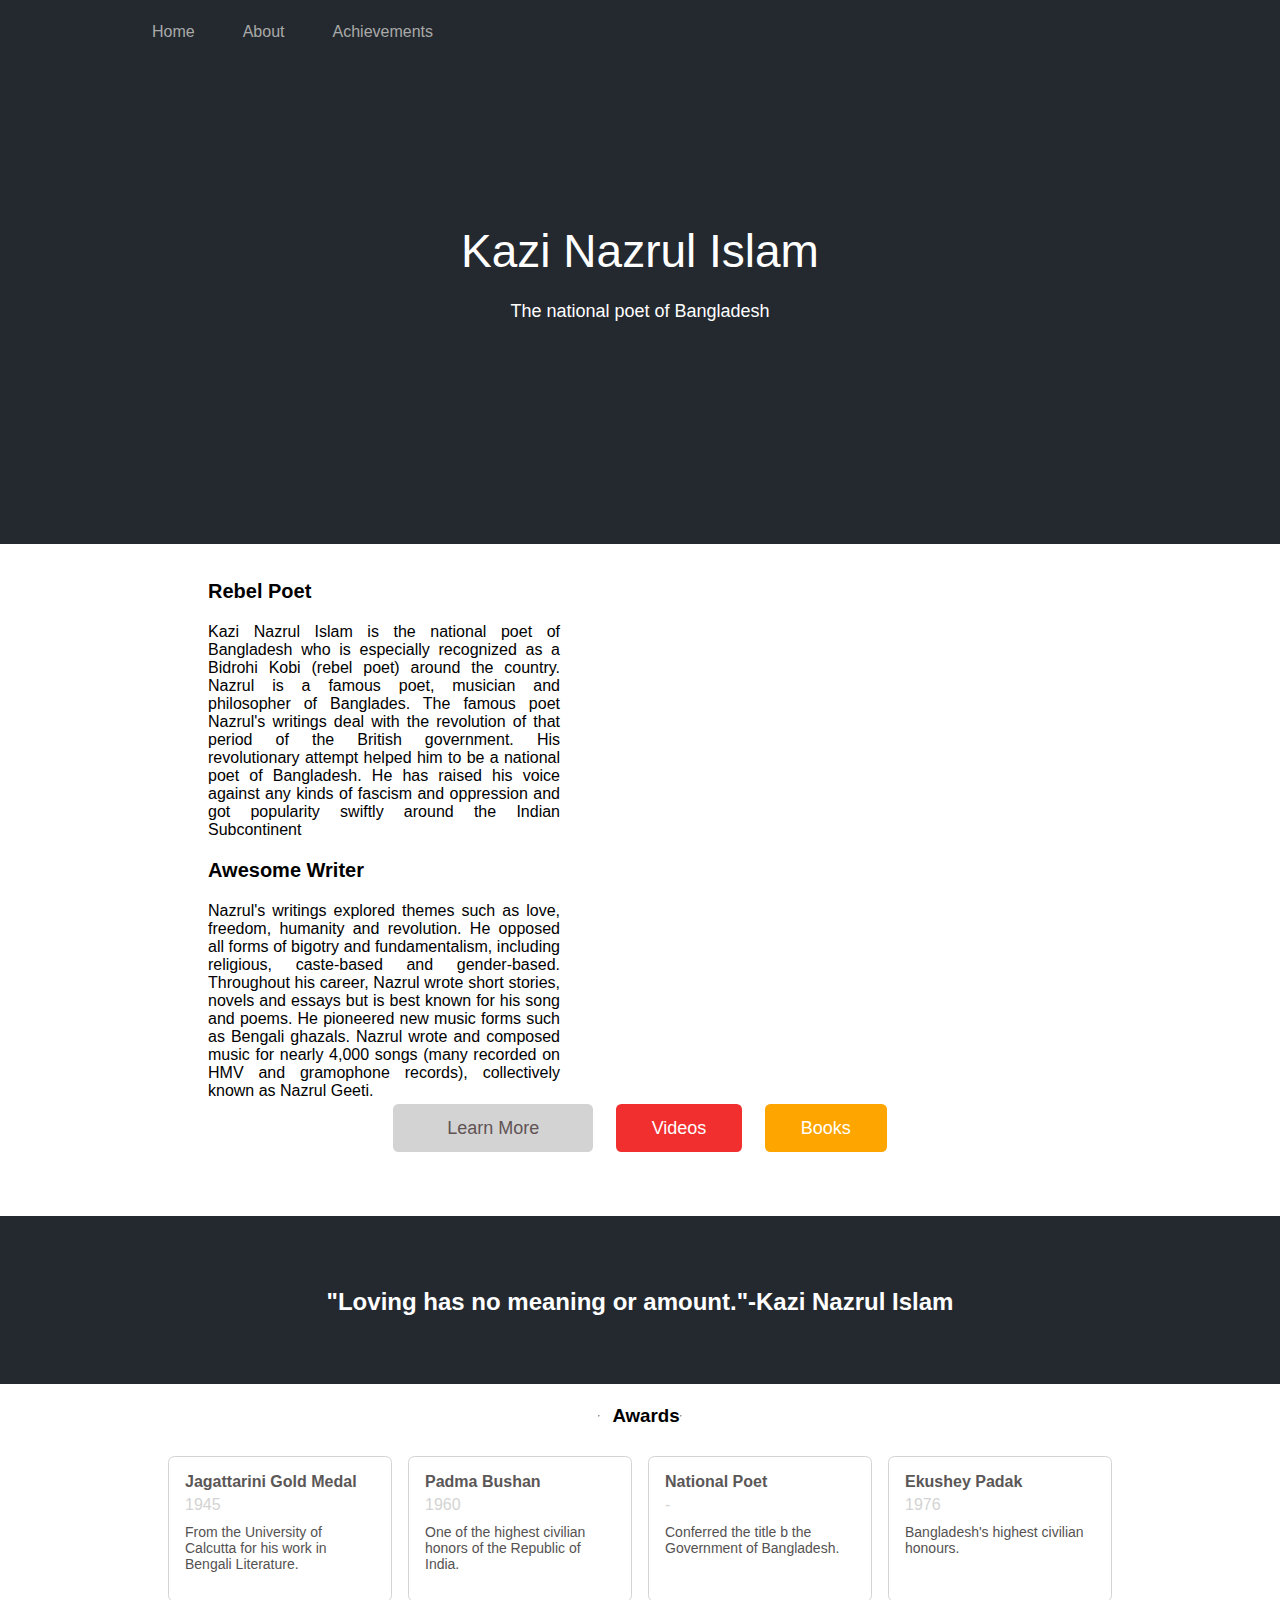
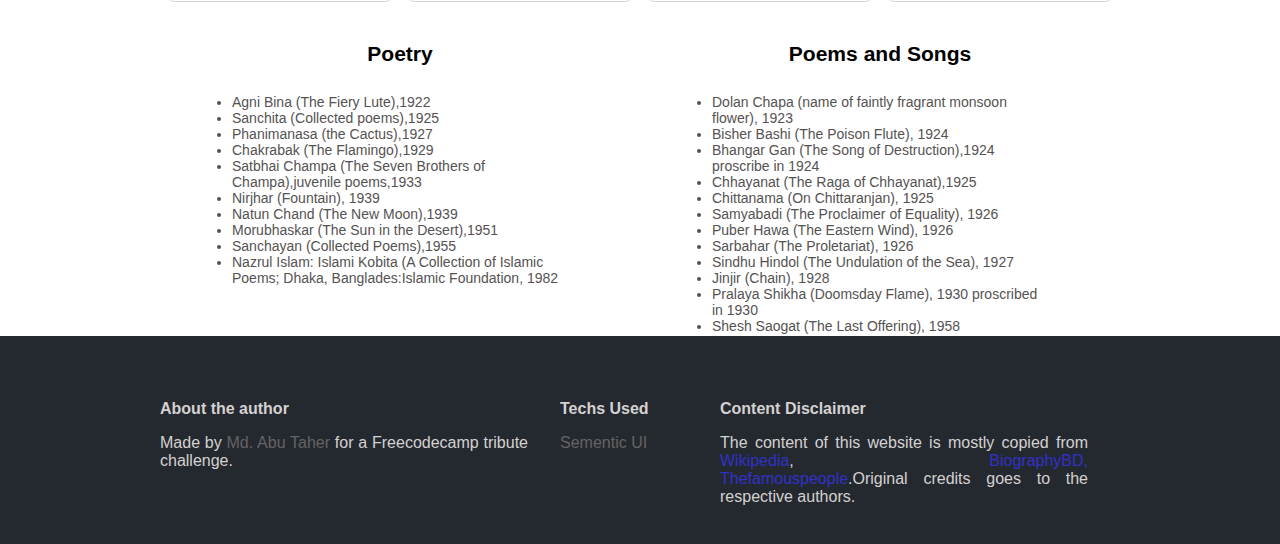
==== Responsive Website 1/index.html @ dff9c30c "Add files via upload" ====
<!DOCTYPE html>
<html lang="en">
<head>
    <meta charset="UTF-8">
    <meta http-equiv="X-UA-Compatible" content="IE=edge">
    <meta name="viewport" content="width=device-width, initial-scale=1.0">
    <title>Kazi Nazrul Islam</title>
    <link rel="stylesheet" href="./style.css">
</head>
<body>
    <div>

    <nav>
    <ul id="navBar">
        <li class="list">home</li>
        <li class="list">about</li>
        <li class="list">achievements</li>
    </ul>
    </nav>

    <div id="heading">
    <div class="mainheading">Kazi Nazrul Islam</div>
    <div class="slogan">The national poet of Bangladesh</div>
    </div>

    <div id="content">
    <div id="splitContent">
        <div id="leftContent">
            <h3>Rebel Poet</h3>
            <p class="contentPara">Kazi Nazrul Islam is the national poet of Bangladesh who is especially recognized as a Bidrohi Kobi (rebel poet) around the country.  Nazrul is a famous poet, musician and philosopher of Banglades.  The famous poet Nazrul's writings deal with the revolution of that period of the British government.  His revolutionary attempt helped him to be a national poet of Bangladesh.  He has raised his voice against any kinds of fascism and oppression and got popularity swiftly around the Indian Subcontinent</p>
            <h3>Awesome Writer</h3>
            <p class="contentPara">Nazrul's writings explored themes such as love, freedom, humanity and revolution.  He opposed all forms of bigotry and fundamentalism, including religious, caste-based and gender-based.  Throughout his career, Nazrul wrote short stories, novels and essays but is best known for his song and poems.  He pioneered new music forms such as Bengali ghazals.  Nazrul wrote and composed music for nearly 4,000 songs (many recorded on HMV and gramophone records), collectively known as Nazrul Geeti.</p>
        </div>
        <div id="rightContent"> 
            <img src="./Images/KNI.PNG" alt="">
        </div>
    </div>
    </div>

    <div id="links">
        <button class="button1">Learn More</button>
        <button class="button2">Videos</button>
        <button class="button3">Books</button>
    </div>

    <h2 id="sentense">"Loving has no meaning or amount."-Kazi Nazrul Islam</h2>

    <div id="bottompg">
        <div id="awards">
            <hr>
            <img class="imgawards" src="./Images/icons8-star-24.png" alt="">
            <h3>Awards</h3>
            <hr>
        </div>

        <div id="Award">
            <div id="parentAwardname">
                <div class="awardname">Jagattarini Gold Medal
                    <p class="year">1945</p>
                    <div class="univername">From the University of Calcutta for his work in Bengali Literature.</div>
                </div>
                <div class="awardname">Padma Bushan
                    <p class="year">1960</p>
                    <div class="univername">One of the highest civilian honors of the Republic of India.</div>
                </div>
                <div class="awardname">National Poet
                    <p class="year">-</p>
                    <div class="univername">Conferred the title b the Government of Bangladesh.</div>
                </div>
                <div class="awardname">Ekushey Padak
                    <p class="year">1976</p>
                    <div class="univername">Bangladesh's highest civilian honours.</div>
                </div>
            </div>

            <div id="poetrypoem">
                <div class="poetry">
                    <h3>Poetry</h3>
                    <ul class="poetlist">
                        <li>Agni Bina (The Fiery Lute),1922</li>
                        <li>Sanchita (Collected poems),1925</li>
                        <li>Phanimanasa (the Cactus),1927</li>
                        <li>Chakrabak (The Flamingo),1929</li>
                        <li>Satbhai Champa (The Seven Brothers of Champa),juvenile poems,1933</li>
                        <li>Nirjhar (Fountain), 1939</li>
                        <li>Natun Chand (The New Moon),1939</li>
                        <li>Morubhaskar (The Sun in the Desert),1951</li>
                        <li>Sanchayan (Collected Poems),1955</li>
                        <li>Nazrul Islam: Islami Kobita (A Collection of Islamic Poems; Dhaka, Banglades:Islamic Foundation, 1982</li>
                    </ul>
                </div>
                <div class="poetry">
                    <h3>Poems and Songs</h3>
                    <ul class="poetlist">
                        <li>Dolan Chapa (name of faintly fragrant monsoon flower), 1923</li>
                        <li>Bisher Bashi (The Poison Flute), 1924</li>
                        <li>Bhangar Gan (The Song of Destruction),1924 proscribe in 1924</li>
                        <li>Chhayanat (The Raga of Chhayanat),1925</li>
                        <li>Chittanama (On Chittaranjan), 1925</li>
                        <li>Samyabadi (The Proclaimer of Equality), 1926</li>
                        <li>Puber Hawa (The Eastern Wind), 1926</li>
                        <li>Sarbahar (The Proletariat), 1926</li>
                        <li>Sindhu Hindol (The Undulation of the Sea), 1927</li>
                        <li>Jinjir (Chain), 1928</li>
                        <li>Pralaya Shikha (Doomsday Flame), 1930 proscribed in 1930</li>
                        <li>Shesh Saogat (The Last Offering), 1958</li>
                    </ul>
                </div>
            </div>
        </div>

            <div id="disclaimer">
                <div id="disclaimerWidth">
                    <div>
                        <h4 class="disclaimerhead">About the author</h4>
                        <p class="disclaimerpara">Made by <span>Md. Abu Taher</span> for a Freecodecamp tribute challenge.</p>
                    </div>
                    <div>
                        <h4 class="disclaimerhead">Techs Used</h4>
                        <p class="disclaimerpara"><span>Sementic UI</span></p>
                    </div>
                    <div id="t3">
                        <h4 class="disclaimerhead">Content Disclaimer</h4>
                        <p class="disclaimerpara">The content of this website is mostly copied from <span>Wikipedia</span>,
                            <span>BiographyBD, Thefamouspeople</span>.Original credits goes to the respective authors.</p>
                    </div>
                </div>
            </div>

    </div>

    </div>
</body>
</html>
---- Responsive Website 1/style.css ----
*{
    margin: 0;
    padding: 0;
    box-sizing: border-box;
}

body {
    background-color: #24292F;
    font-family: sans-serif;
    font-size: 16px;
    font-weight: 400;
    min-width: 100%;
    overflow-x: hidden;
    height: min-content;
}

#navBar{
    color: white;
    text-transform: capitalize;
    display: flex;
    flex-direction: row;
    width: 80%;
    margin: 0 auto;
    align-items: center;
    list-style-type: none;
    height: 4em;
}

.list{
    padding: 1.5em;
    color: darkgray;
}

#heading{
    height: 40em;
    padding: 16em;
    text-align: center;  
}

.mainheading{
    color: white;
    font-size: 50px;
    padding-bottom: 0.5em;
}

.slogan {
    color: white;
    font-size: 22px;
}

#content {
    background-color: white;
    height: 40em;
}

#splitContent{
    height: 40em;
    display: grid;
    grid-template-columns: 1fr 1fr;
    width: 65%;
    margin: 0 auto;

}

#leftContent{
    /* background-color: red; */
    padding-right: 10em;
}

#leftContent>h3{
    padding: 4em 0em 1em 0em;
}

#leftContent>.contentPara{
    text-align: justify;
}

#rightContent>img{
    border-image:none;
    position: relative;
    left : 8em;
    bottom: -6em;
}

#links{
    height: 10em;
    background-color: white;
    text-align: center;
    padding-top: 4em;
}

.button1{
    background-color: lightgray;
    padding: 0.75em 3em;
    margin: 0em 0.5em;
    font-size: 18px;
    color: rgb(97, 83, 83);
    border: none;
    border-radius: 0.3em;
    cursor: pointer;
}

.button2{
    background-color:#F12F2F;
    padding: 0.75em 2em;
    margin: 0em 0.5em;
    font-size: 18px;
    color: white;
    border: none;
    border-radius: 0.3em;
    cursor: pointer;
}

.button3{
    background-color:orange;
    padding: 0.75em 2em;
    margin: 0em 0.5em;
    font-size: 18px;
    color: white;
    border: none;
    border-radius: 0.3em;
    cursor: pointer;
}

#sentense{
    height: 7em;
    color: white;
    text-align: center;
    padding-top: 3em;
}

#bottompg{
    background-color: white;
    height: 50em;
}

#awards{
    height: 5em;
    /* background-color: aqua; */
    display: flex;
    flex-direction: row;
    align-items: center;
    justify-content: center;
}

.imgawards{
    scale: 130%;
    padding-right: 0.75em;
}

#Award{
    width: 65%;
    margin: 0 auto;
}

#parentAwardname{
    display: grid;
    grid-template-columns: 1fr 1fr 1fr 1fr;
    height: 7em;
}

.awardname{ 
    border-style: solid;
    border-width: 1px;
    border-color: lightgray;
    color: rgb(91, 87, 87);
    font-size: 18px;
    font-weight: 600;
    border-radius: 0.4em;
    padding: 1.2em;
    margin: 0.5em;
}

.year{
    color: lightgray;
    font-weight: 400;
    padding-top: 0.3em;
}

.univername {
    color: rgb(85, 82, 82);
    font-size: 13.5px;
    padding-top: 0.75em;
    font-weight: 300;
}

#poetrypoem{
    height: 25em;
    margin-top: 7em;
    /* background-color: #F12F2F; */
    display: grid;
    grid-template-columns: 1fr 1fr;
}

.poetry{
    text-align: center;
    padding: 1em 3em;
}

.poetlist{
    font-size: 13.5px;
    color: rgb(85, 82, 82);
    text-align: left;
    padding: 5em 0em;
}

#disclaimer{
    background-color: #24292F;
    height: 15em;
}

#disclaimerWidth{
    width: 65%;
    margin: 0 auto;
    display: grid;
    grid-template-columns: 1.25fr 0.5fr 1.25fr;
    padding-top: 5em;
}

.disclaimerhead{
    color: rgb(213, 209, 209);
}

.disclaimerpara{
    padding-top: 1em;
    color: rgb(213, 209, 209);
    text-align: justify;
}

.disclaimerpara>span{
    color: rgb(100, 99, 99);
}

#t3>p>span{
    color: rgb(49, 49, 200);
}
/* _____________________________________________________________________ */

@media screen and (max-width:320px) {

body {
    font-size: 16px;
}

#navBar{
    display: flex;
    flex-direction: column;
    width: 80%;
    margin: 0 auto;
    align-items: flex-start;
    height: 6em;
}

.list{
    margin-top: 0.5em;
    padding: 0.1em;
}

#heading{
    height: 3em;
    padding: 3em 1em 7em 1em;
}

.mainheading{
    font-size: 30px;
    padding-bottom: 0.5em;
}

.slogan {
    font-size: 14px;
}

#content {
    height: 57em;
}

#splitContent{
    height: 57em;
    display: flex;
    flex-direction: column-reverse;
    width: 90%;
    margin: 0 auto;
}

#leftContent{
    padding: 1em 1em 2em 1em;
}

#leftContent>h3{
    padding: 1em 1em 1em 0em;
    font-size: 18px;
}

#leftContent>.contentPara{
    font-size: 14px;
}

#rightContent>img{
    scale: 70%;
    position: absolute;
    left : -1em;
    top: 12.75em;
}

#links{
    height: 12em;
    background-color: white;
    text-align: center;
    display: flex;
    flex-direction: column;
    padding-top: 1em;
}

.button1{
    padding: 0.75em 3em;
    margin: 0.5em 5em;
    font-size: 14px;
}

.button2{
    padding: 0.75em 3em;
    margin: 0.5em 5em;
    font-size: 14px;
}

.button3{
    padding: 0.75em 3em;
    margin: 0.5em 5em;
    font-size: 14px;
}

#sentense{
    height: 7em;
    font-size: 16px;
    padding: 2.5em 1em;
}

#bottompg{
    height: 100em;
}

#awards{
    height: 4em;
    display: flex;
    flex-direction: row;
}

.imgawards{
    scale: 100%;
    padding-right: 0.75em;
}

#Award{
    width: 75%;
    margin: 0 auto;
    height: 72em;
    font-size: 18px;
}

#parentAwardname{
    display: flex;
    flex-direction: column;
    height: 31em;
}

.awardname{ 
    font-size: 16px;
    font-weight: 600;
    border-radius: 0.4em;
    padding: 1em;
    margin: 0.5em;
}

.year{
    padding-top: 0.3em;
}

.univername {
    font-size: 14px;
    padding-top: 0.75em;
}

#poetrypoem{
    height: 39em;
    margin-top: 1em;
    display: flex;
    flex-direction: column;
}

.poetry{
    text-align: center;
    padding: 0.75em 0.25em;
}

.poetlist{
    font-size: 14px;
    padding: 0.5em 0em;
}

#disclaimer{
    height: 17em;
}

#disclaimerWidth{
    width: 75%;
    margin: 0 auto;
    display: flex;
    flex-direction: column;
    padding: 2em 0em;
}

.disclaimerpara{
    padding-top: 1em;
}

.disclaimerpara>span{
    color: rgb(100, 99, 99);
}

#t3>p>span{
    color: rgb(49, 49, 200);
}
}
/* _____________________________________________________________________ */

@media screen and (min-width: 321px) and (max-width: 375px) {

body {
    font-size: 16px;
}

#navBar{
    display: flex;
    flex-direction: column;
    width: 80%;
    margin: 0 auto;
    align-items: flex-start;
    height: 6em;
}

.list{
    margin-top: 0.5em;
    padding: 0.1em;
}

#heading{
    height: 3em;
    padding: 3em 1em 7em 1em;
}

.mainheading{
    font-size: 30px;
    padding-bottom: 0.5em;
}

.slogan {
    font-size: 14px;
}

#content {
    height: 56em;
}

#splitContent{
    height: 57em;
    display: flex;
    flex-direction: column-reverse;
    width: 90%;
    margin: 0 auto;
}

#leftContent{
    padding: 1em 1em 2em 1em;
}

#leftContent>h3{
    padding: 1em 1em 1em 0em;
    font-size: 18px;
}

#leftContent>.contentPara{
    font-size: 14px;
}

#rightContent>img{
    scale: 80%;
    position: absolute;
    left : 0.75em;
    top: 15em;
}

#links{
    height: 12em;
    background-color: white;
    text-align: center;
    display: flex;
    flex-direction: column;
    padding-top: 1em;
}

.button1{
    padding: 0.75em 3em;
    margin: 0.5em 7em;
    font-size: 14px;
}

.button2{
    padding: 0.75em 3em;
    margin: 0.5em 7em;
    font-size: 14px;
}

.button3{
    padding: 0.75em 3em;
    margin: 0.5em 7em;
    font-size: 14px;
}

#sentense{
    height: 7em;
    font-size: 16px;
    padding: 2.5em 1em;
}

#bottompg{
    height: 94em;
}

#awards{
    height: 4em;
    display: flex;
    flex-direction: row;
}

.imgawards{
    scale: 100%;
    padding-right: 0.75em;
}

#Award{
    width: 75%;
    margin: 0 auto;
    height: 65em;
    font-size: 18px;
}

#parentAwardname{
    display: flex;
    flex-direction: column;
    height: 29em;
}

.awardname{ 
    font-size: 16px;
    font-weight: 600;
    border-radius: 0.4em;
    padding: 1em;
    margin: 0.5em;
}

.year{
    padding-top: 0.3em;
}

.univername {
    font-size: 14px;
    padding-top: 0.75em;
}

#poetrypoem{
    height: 39em;
    margin-top: 1em;
    display: flex;
    flex-direction: column;
}

.poetry{
    text-align: center;
    padding: 0.75em 0.25em;
}

.poetlist{
    font-size: 14px;
    padding: 0.5em 0em;
}

#disclaimer{
    height: 17em;
}

#disclaimerWidth{
    width: 75%;
    margin: 0 auto;
    display: flex;
    flex-direction: column;
    padding: 2em 0em;
}
}
/* _____________________________________________________________________ */

@media screen and (min-width: 376px) and (max-width: 425px) {

body {
    font-size: 16px;
}

#navBar{
    display: flex;
    flex-direction: column;
    width: 80%;
    margin: 0 auto;
    align-items: flex-start;
    height: 6em;
}

.list{
    margin-top: 0.5em;
    padding: 0.1em;
}

#heading{
    height: 3em;
    padding: 3em 1em 7em 1em;
}

.mainheading{
    font-size: 30px;
    padding-bottom: 0.5em;
}

.slogan {
    font-size: 14px;
}

#content {
    height: 55.5em;
}

#splitContent{
    height: 57em;
    display: flex;
    flex-direction: column-reverse;
    width: 90%;
    margin: 0 auto;
}

#leftContent{
    padding: 1em 1em 2em 1em;
}

#leftContent>h3{
    padding: 1em 1em 1em 0em;
    font-size: 18px;
}

#leftContent>.contentPara{
    font-size: 14px;
}

#rightContent>img{
    scale: 90%;
    position: absolute;
    left : 2em;
    top: 16.5em;
}

#links{
    height: 12em;
    background-color: white;
    text-align: center;
    display: flex;
    flex-direction: column;
    padding-top: 1em;
}

.button1{
    padding: 0.75em 3em;
    margin: 0.5em 8em;
    font-size: 14px;
}

.button2{
    padding: 0.75em 3em;
    margin: 0.5em 8em;
    font-size: 14px;
}

.button3{
    padding: 0.75em 3em;
    margin: 0.5em 8em;
    font-size: 14px;
}

#sentense{
    height: 7em;
    font-size: 16px;
    padding: 2.5em 1em;
}

#bottompg{
    height: 94em;
}

#awards{
    height: 4em;
    display: flex;
    flex-direction: row;
}

.imgawards{
    scale: 100%;
    padding-right: 0.75em;
}

#Award{
    width: 75%;
    margin: 0 auto;
    height: 65em;
    font-size: 18px;
}

#parentAwardname{
    display: flex;
    flex-direction: column;
    height: 29em;
}

.awardname{ 
    font-size: 16px;
    font-weight: 600;
    border-radius: 0.4em;
    padding: 1em;
    margin: 0.5em;
}

.year{
    padding-top: 0.3em;
}

.univername {
    font-size: 14px;
    padding-top: 0.75em;
}

#poetrypoem{
    height: 39em;
    margin-top: 1em;
    display: flex;
    flex-direction: column;
}

.poetry{
    text-align: center;
    padding: 0.75em 0.25em;
}

.poetlist{
    font-size: 14px;
    padding: 0.5em 0em;
}

#disclaimer{
    height: 17em;
}

#disclaimerWidth{
    width: 75%;
    margin: 0 auto;
    display: flex;
    flex-direction: column;
    padding: 2em 0em;
}
}
/* _____________________________________________________________________ */

@media screen and (min-width: 426px) and (max-width: 768px) {

body {
    font-size: 16px;
}

#navBar{
    display: flex;
    flex-direction: row;
    height: 4em;
}

.list{
    padding: 1.5em;
}

#heading{
    height: 15em;
    padding: 4em 1em 7em 1em;
}

.mainheading{
    font-size: 38px;
    padding-bottom: 0.5em;
}

.slogan {
    font-size: 16px;
}

#content {
    height: 32em;
}

#splitContent{
    height: 35em;
    display: grid;
    grid-template-columns: 1fr 1fr;
    width: 90%;
    margin: 0 auto;
}

#leftContent{
    padding: 1em 1em 2em 1em;
}

#leftContent>h3{
    padding: 1em 1em 1em 0em;
    font-size: 18px;
}

#leftContent>.contentPara{
    font-size: 14px;
}

#rightContent>img{
    scale: 90%;
    position: absolute;
    left : 25em;
    top: 22em;
}

#links{
    height: 6em;
    background-color: white;
    text-align: center;
    padding-top: 1em;
}

.button1{
    padding: 0.75em 3em;
    margin: 0.5em 1em;
    font-size: 14px;
}

.button2{
    padding: 0.75em 3em;
    margin: 0.5em 1em;
    font-size: 14px;
}

.button3{
    padding: 0.75em 3em;
    margin: 0.5em 1em;
    font-size: 14px;
}

#sentense{
    height: 7em;
    font-size: 16px;
    padding: 3em 1em;
}

#bottompg{
    height: 55em;
}

#awards{
    height: 4em;
    display: flex;
    flex-direction: row;
}

.imgawards{
    scale: 100%;
    padding-right: 0.75em;
}

#Award{
    width: 75%;
    margin: 0 auto;
    height: 43em;
    font-size: 18px;
}

#parentAwardname{
    display: grid;
    grid-template-columns: 0.75fr 0.75fr;
    grid-template-rows: 1fr 1fr;
    height: 14em;
}

.awardname{ 
    font-size: 16px;
    font-weight: 600;
    border-radius: 0.4em;
    padding: 1em;
    margin: 0.5em;
}

.year{
    padding-top: 0.3em;
}

.univername {
    font-size: 14px;
    padding-top: 0.75em;
}

#poetrypoem{
    height: 30em;
    margin-top: 1em;
    display: flex;
    flex-direction: column;
}

.poetry{
    text-align: center;
    padding: 0.75em 0.25em;
}

.poetlist{
    font-size: 14px;
    padding: 0.5em 0em;
}

#disclaimer{
    height: 15em;
}

#disclaimerWidth{
    width: 75%;
    margin: 0 auto;
    display: flex;
    flex-direction: column;
    padding: 2em 0em;
}
}
/* _____________________________________________________________________ */

@media screen and (min-width: 769px) and (max-width: 1024px) {

body {
    font-size: 16px;
}

#navBar{
    display: flex;
    flex-direction: row;
    height: 4em;
}

.list{
    padding: 1.5em;
}

#heading{
    height: 20em;
    padding: 6em 1em 7em 1em;
}

.mainheading{
    font-size: 40px;
    padding-bottom: 0.5em;
}

.slogan {
    font-size: 18px;
}

#content {
    height: 30em;
}

#splitContent{
    height: 35em;
    display: grid;
    grid-template-columns: 1fr 1fr;
    width: 80%;
    margin: 0 auto;
}

#leftContent{
    padding: 1em 1em 2em 1em;
}

#leftContent>h3{
    padding: 1em 1em 1em 0em;
    font-size: 18px;
}

#leftContent>.contentPara{
    font-size: 14px;
}

#rightContent>img{
    scale: 90%;
    position: absolute;
    left : 35em;
    top: 25em;
}

#links{
    height: 6em;
    background-color: white;
    text-align: center;
    padding-top: 1em;
}

.button1{
    padding: 0.75em 3em;
    margin: 0.5em 1em;
    font-size: 14px;
}

.button2{
    padding: 0.75em 3em;
    margin: 0.5em 1em;
    font-size: 14px;
}

.button3{
    padding: 0.75em 3em;
    margin: 0.5em 1em;
    font-size: 14px;
}

#sentense{
    height: 7em;
    font-size: 16px;
    padding: 3em 1em;
}

#bottompg{
    height: 48em;
}

#awards{
    height: 4em;
    display: flex;
    flex-direction: row;
}

.imgawards{
    scale: 100%;
    padding-right: 0.75em;
    position: relative;
    top: -0.17em;
}

#Award{
    width: 75%;
    margin: 0 auto;
    height: 40em;
    font-size: 18px;
}

#parentAwardname{
    display: grid;
    grid-template-columns: 1fr 1fr 1fr 1fr;
    height: 9em;
}

.awardname{ 
    font-size: 16px;
    font-weight: 600;
    border-radius: 0.4em;
    padding: 1em;
    margin: 0.5em;
}

.year{
    padding-top: 0.3em;
}

.univername {
    font-size: 14px;
    padding-top: 0.75em;
}

#poetrypoem{
    height: 30em;
    margin-top: 1em;
    display: flex;
    flex-direction: column;
}

.poetry{
    text-align: center;
    padding: 0.75em 0.25em;
}

.poetlist{
    font-size: 14px;
    padding: 0.5em 0em;
}

#disclaimer{
    height: 17em;
}

#disclaimerWidth{
    width: 75%;
    margin: 0 auto;
    display: flex;
    flex-direction: column;
    padding: 2em 0em;
}

.disclaimerpara{
    padding-top: 1em;
}

.disclaimerpara>span{
    color: rgb(100, 99, 99);
}

#t3>p>span{
    color: rgb(49, 49, 200);
}
}
/* _____________________________________________________________________ */

@media screen and (min-width: 1025px) and (max-width: 1440px) {

body {
    font-size: 16px;
}

#navBar{
    display: flex;
    flex-direction: row;
    height: 4em;
}

.list{
    padding: 1.5em;
}

#heading{
    height: 30em;
    padding: 10em 1em 7em 1em;
}

.mainheading{
    font-size: 46px;
    padding-bottom: 0.5em;
}

.slogan {
    font-size: 18px;
}

#content {
    height: 32em;
}

#splitContent{
    
    height: 32em;
    display: grid;
    grid-template-columns: 1fr 1fr;
    width: 70%;
    margin: 0 auto;
}

#leftContent{
    padding: 1em 5em 2em 1em;
}

#leftContent>h3{
    padding: 1em 1em 1em 0em;
    font-size: 20px;
}

#leftContent>.contentPara{
    font-size: 16px;
}

#rightContent>img{
    scale: 90%;
    position: absolute;
    left : 49em;
    top: 36em;
}

#links{
    height: 10em;
    background-color: white;
    text-align: center;
    padding-top: 3em;
}

#bottompg{
    height: 34.5em;
}

#awards{
    height: 4em;
    display: flex;
    flex-direction: row;
}

.imgawards{
    scale: 100%;
    padding-right: 0.75em;
    position: relative;
    top: -0.17em;
}

#Award{
    width: 75%;
    margin: 0 auto;
    height: 28em;
    font-size: 18px;
}

#parentAwardname{
    display: grid;
    grid-template-columns: 1fr 1fr 1fr 1fr;
    height: 9em;
}

.awardname{ 
    font-size: 16px;
    font-weight: 600;
    border-radius: 0.4em;
    padding: 1em;
    margin: 0.5em;
}

.year{
    padding-top: 0.3em;
}

.univername {
    font-size: 14px;
    padding-top: 0.75em;
}

#poetrypoem{
    height: 17em;
    margin-top: 1em;
    display: grid;
    grid-template-columns: 1fr 1fr;
}

.poetry{
    text-align: center;
    padding: 0.75em 4em;
}

.poetlist{
    font-size: 14px;
    padding: 2em 0em;
}

#disclaimer{
    height: 12em;
}

#disclaimerWidth{
    width: 75%;
    margin: 0 auto;
    display: grid;
    grid-template-columns: 1.25fr 0.5fr 1.25fr;
    padding-top: 3em;
}
.disclaimerpara{
    padding: 1em 2em 0em 0em;
    text-align: justify;
}
}
/* _____________________________________________________________________ */
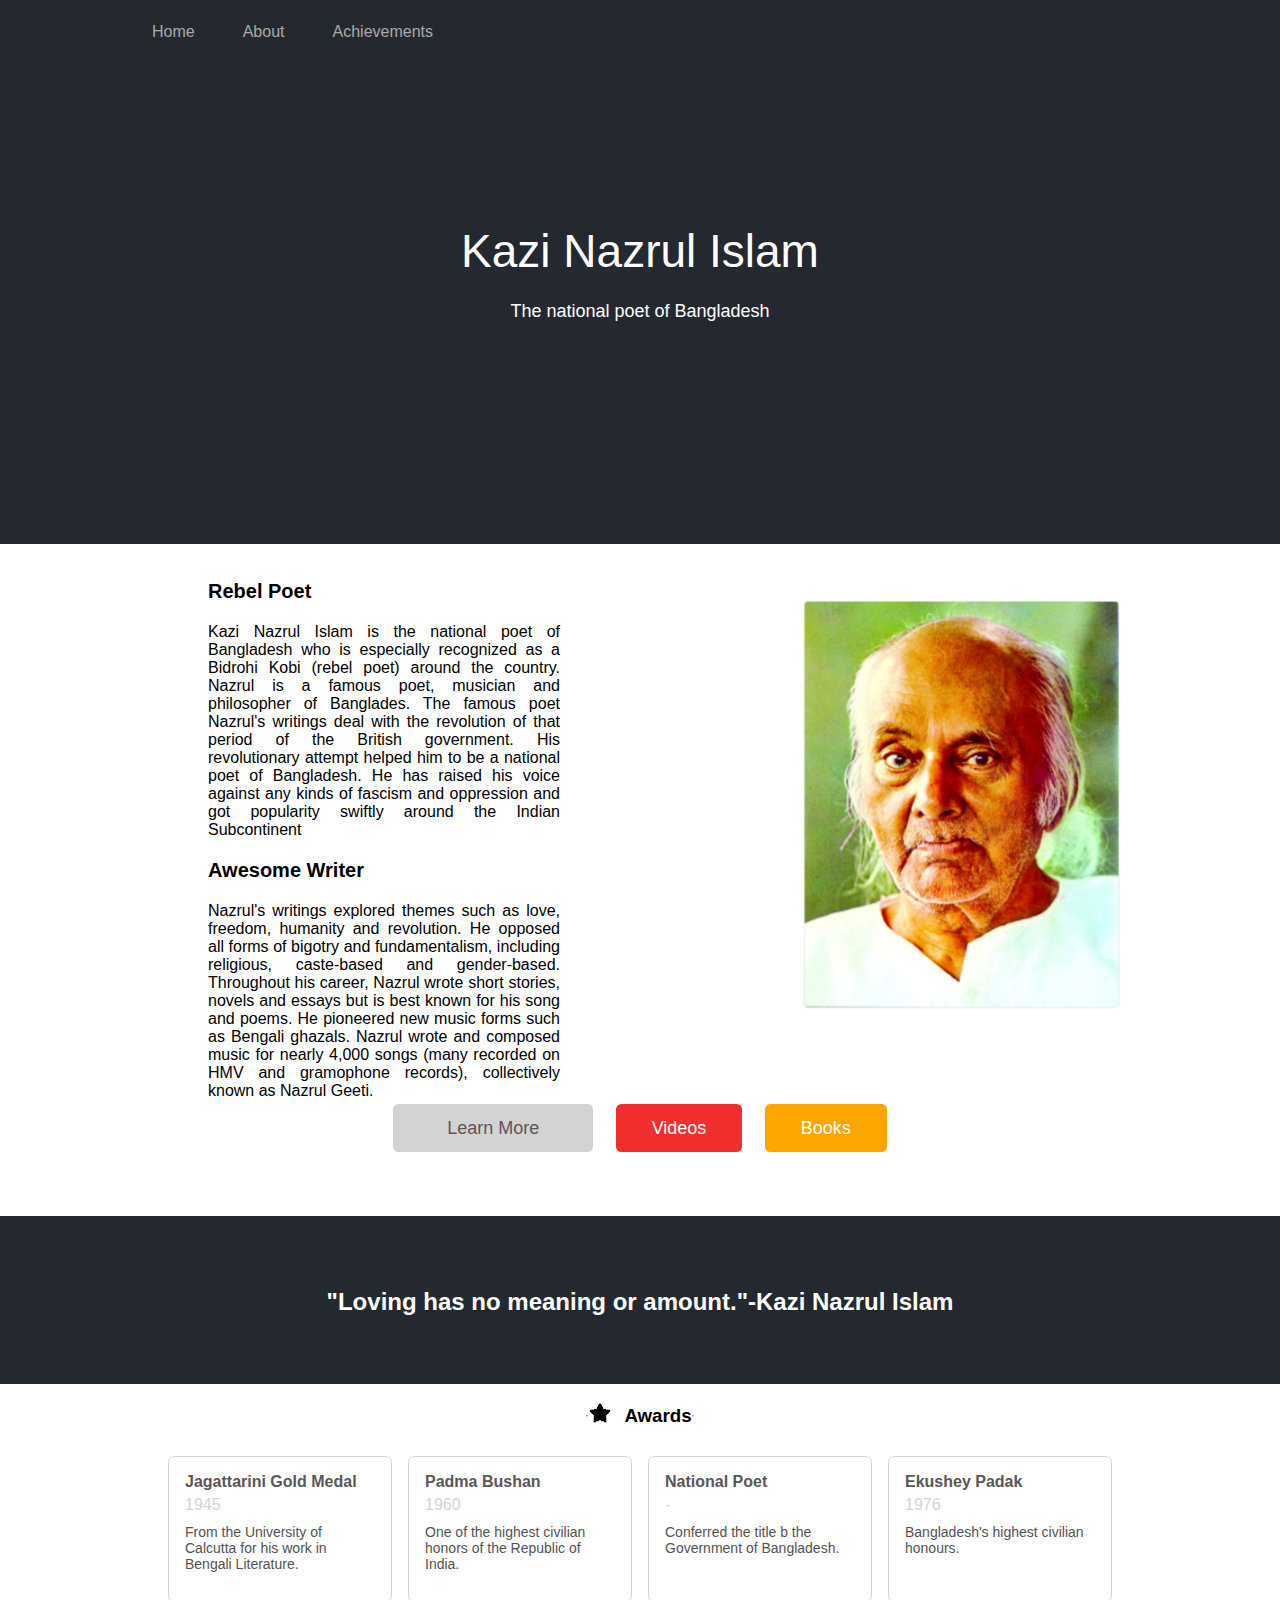
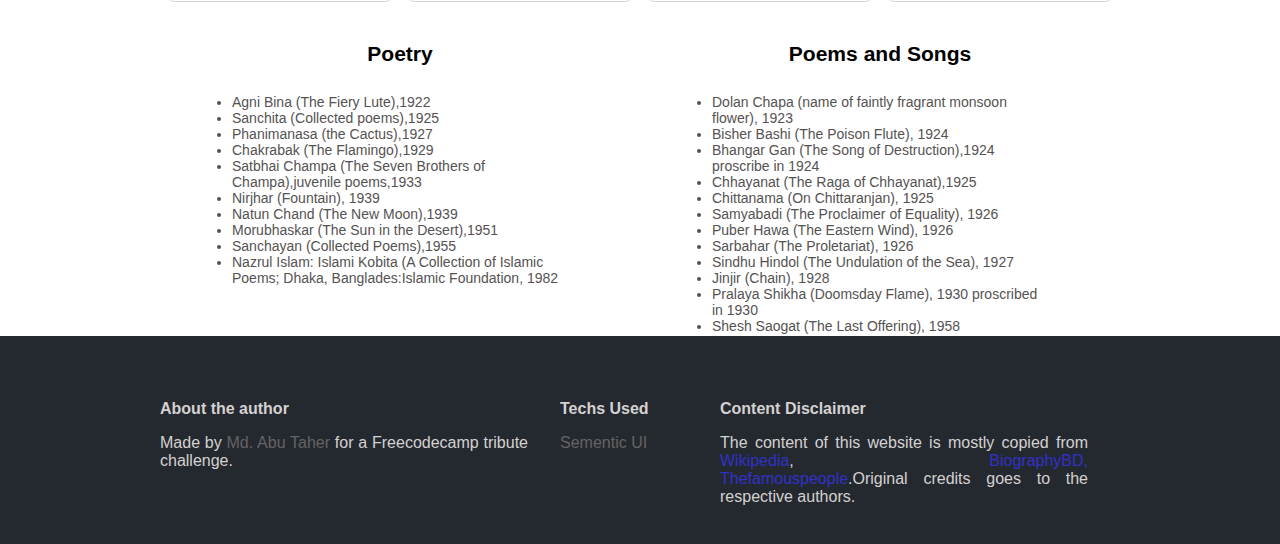
==== commit 781847f2: "Add files via upload" ====
--- a/Responsive Website 1/index.html
+++ b/Responsive Website 1/index.html
@@ -32,7 +32,7 @@
             <p class="contentPara">Nazrul's writings explored themes such as love, freedom, humanity and revolution.  He opposed all forms of bigotry and fundamentalism, including religious, caste-based and gender-based.  Throughout his career, Nazrul wrote short stories, novels and essays but is best known for his song and poems.  He pioneered new music forms such as Bengali ghazals.  Nazrul wrote and composed music for nearly 4,000 songs (many recorded on HMV and gramophone records), collectively known as Nazrul Geeti.</p>
         </div>
         <div id="rightContent"> 
-            <img src="./Images/KNI.PNG" alt="">
+            <img src="./KNI.PNG" alt="">
         </div>
     </div>
     </div>
@@ -48,7 +48,7 @@
     <div id="bottompg">
         <div id="awards">
             <hr>
-            <img class="imgawards" src="./Images/icons8-star-24.png" alt="">
+            <img class="imgawards" src="./icons8-star-24.png" alt="">
             <h3>Awards</h3>
             <hr>
         </div>
